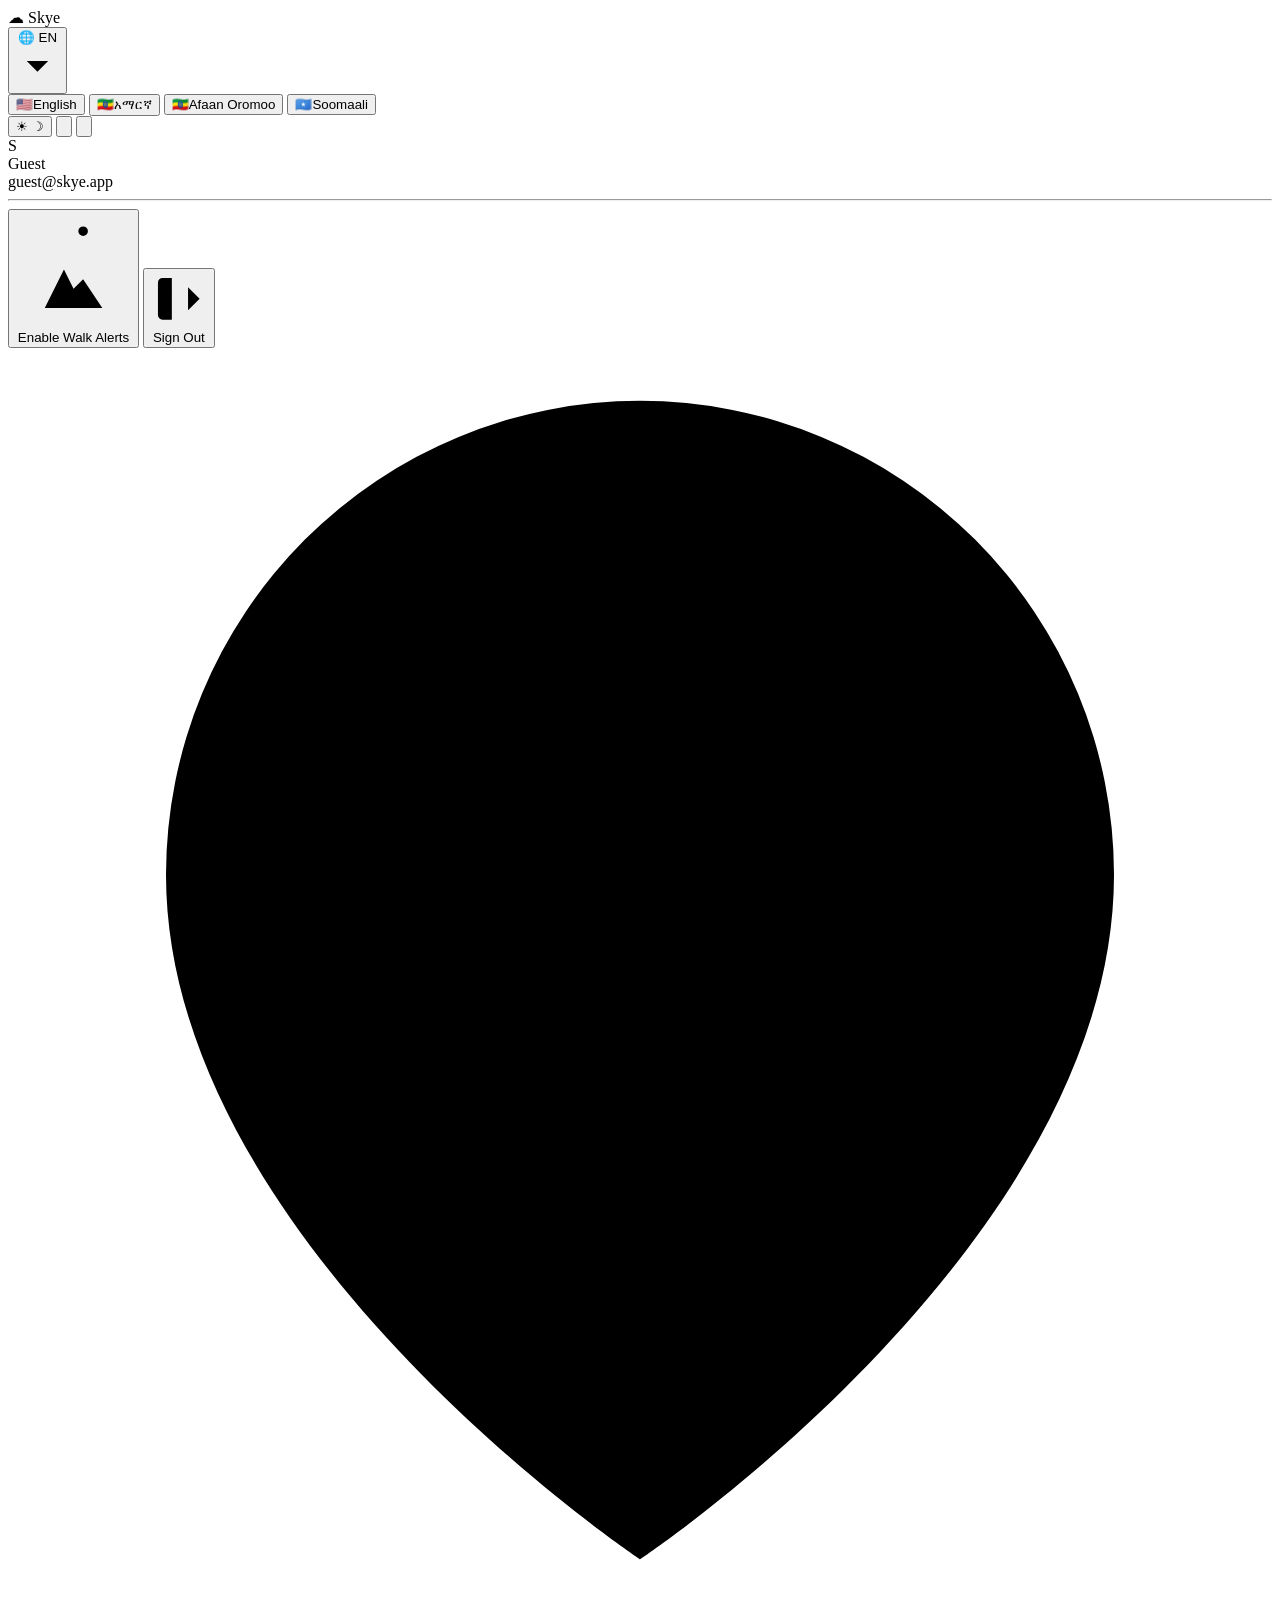
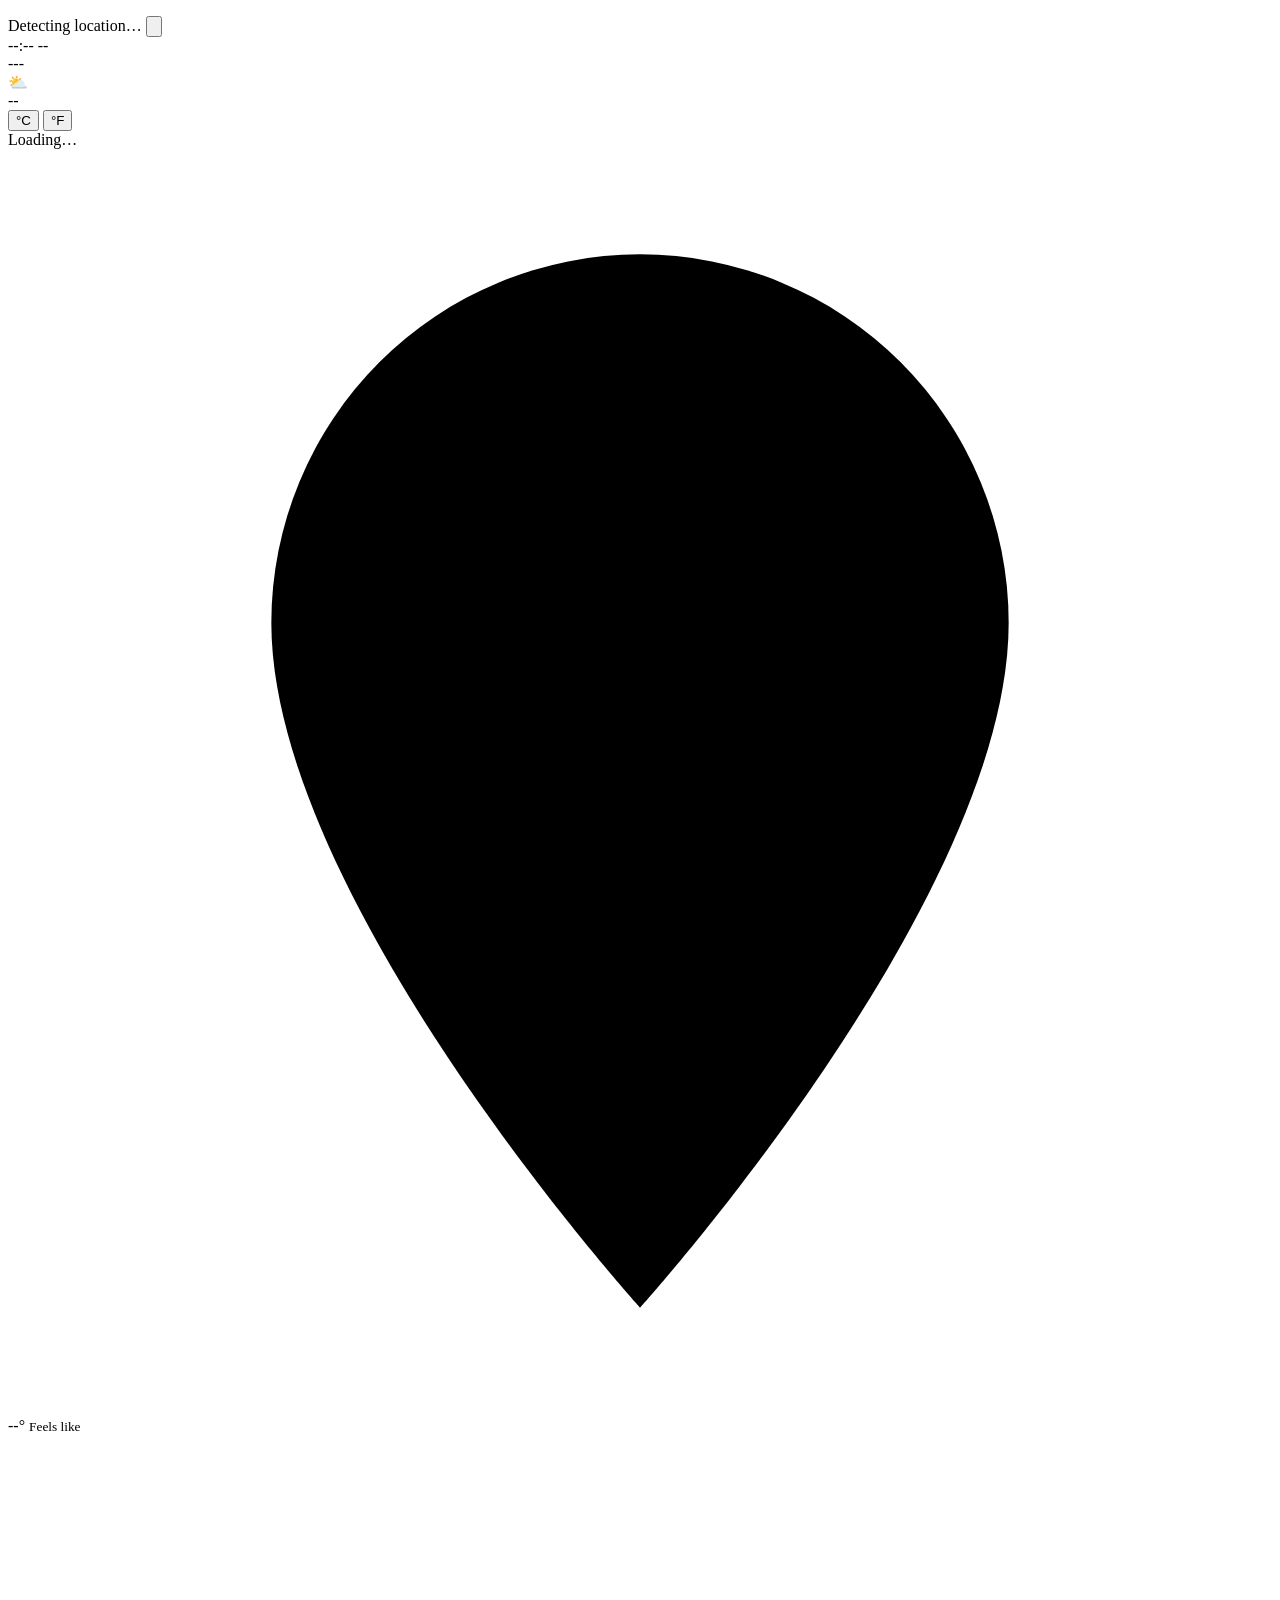
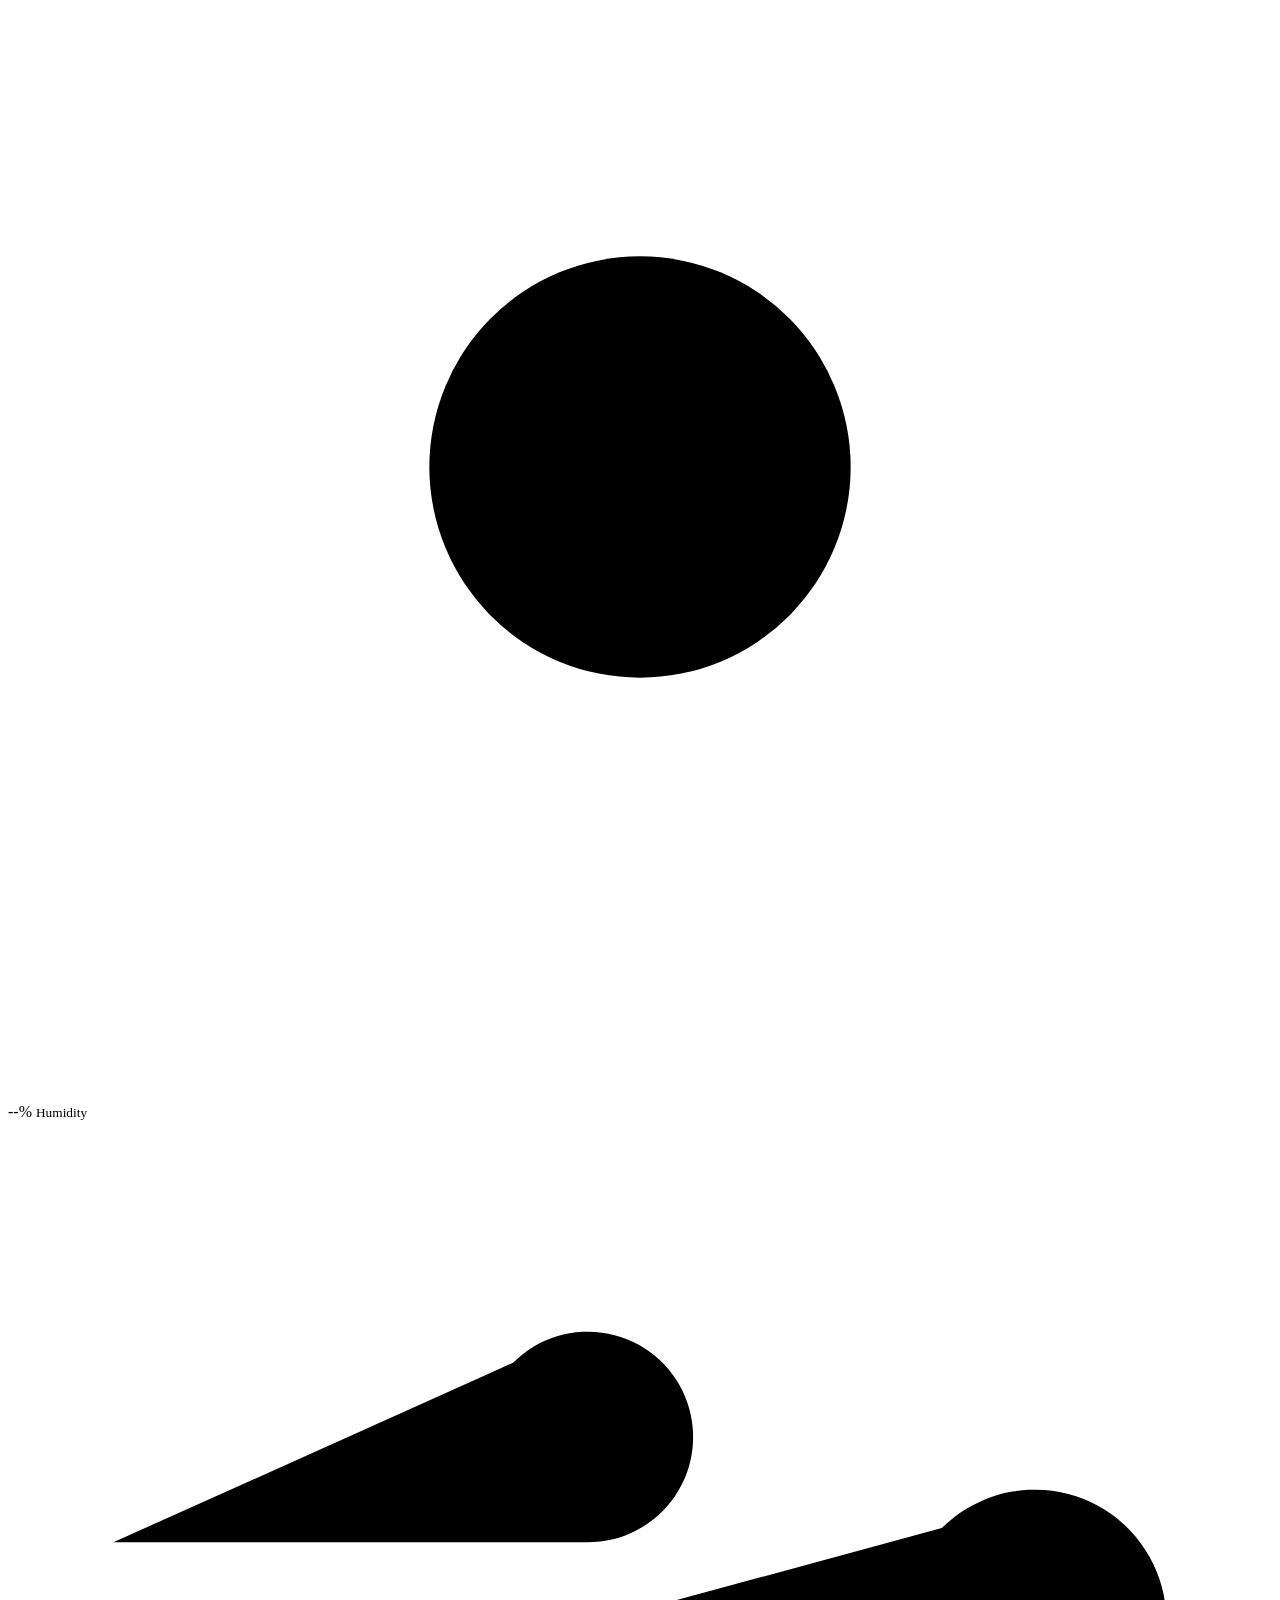
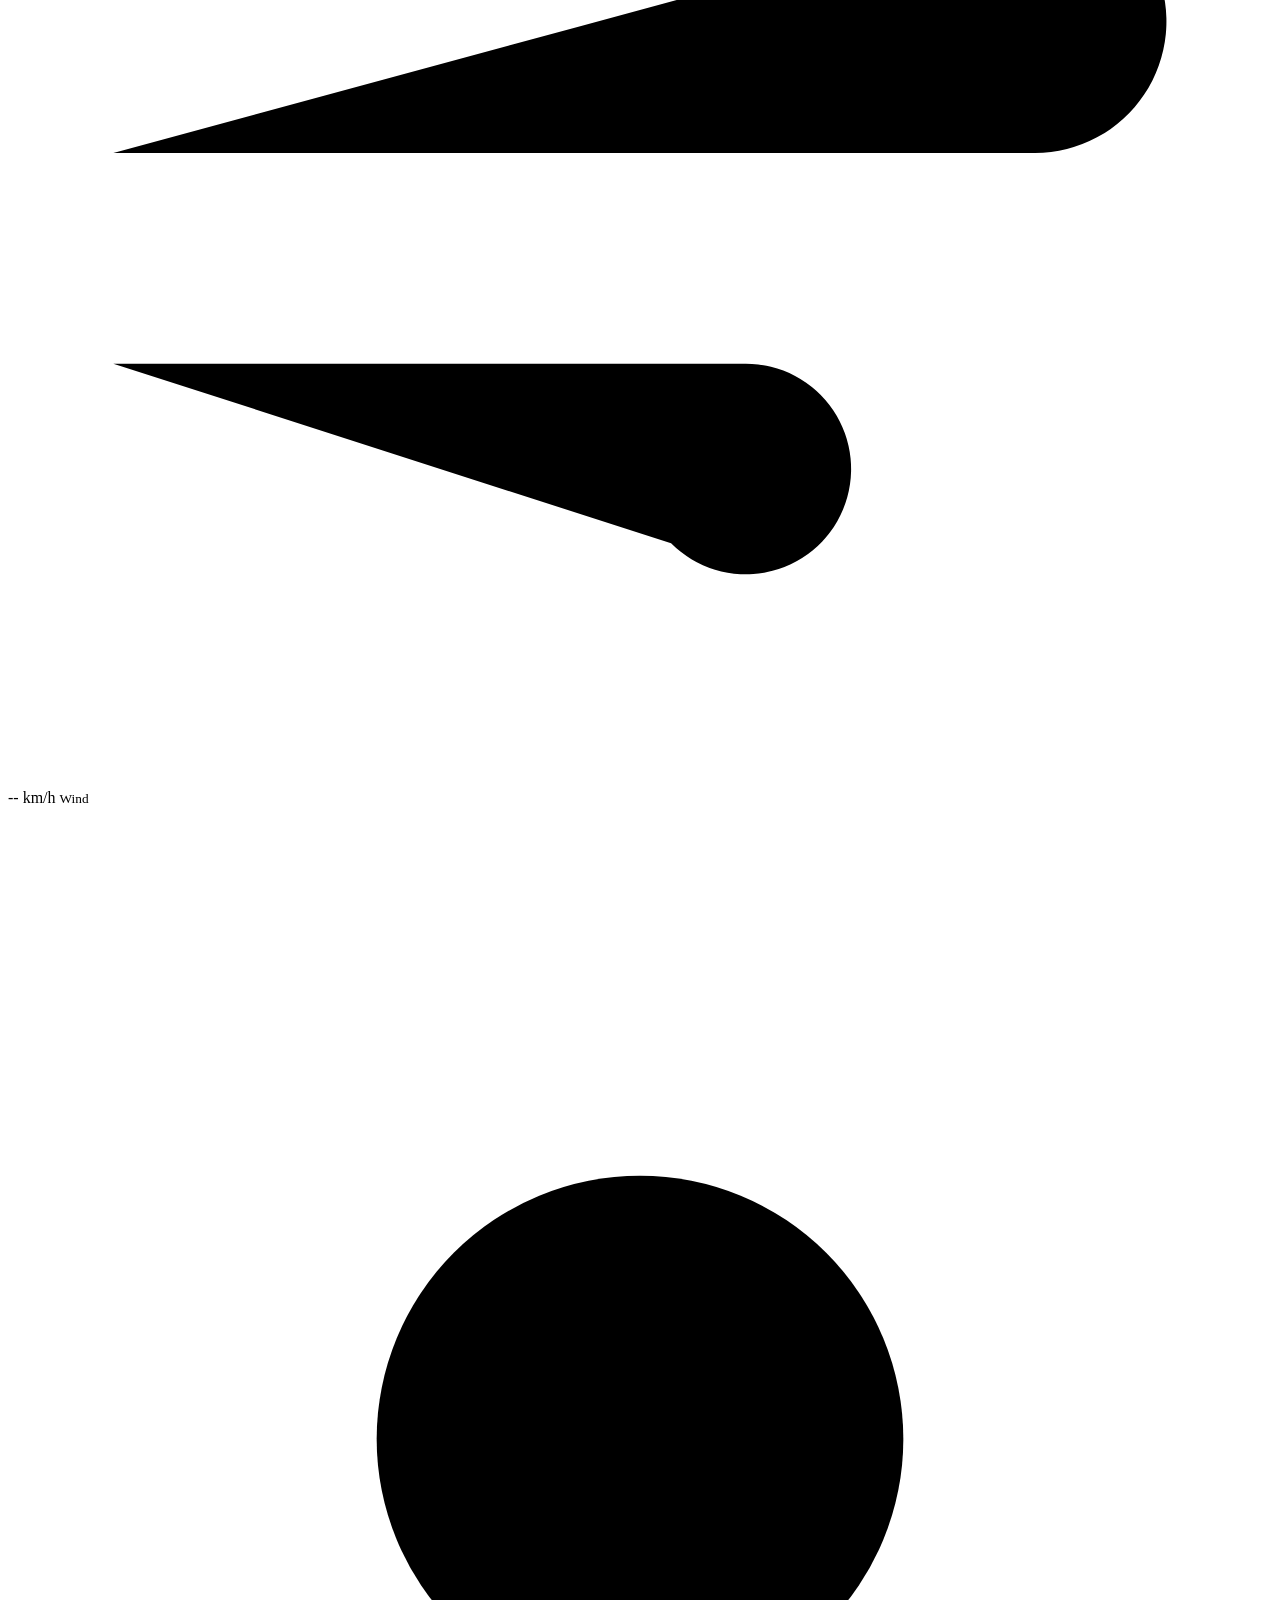
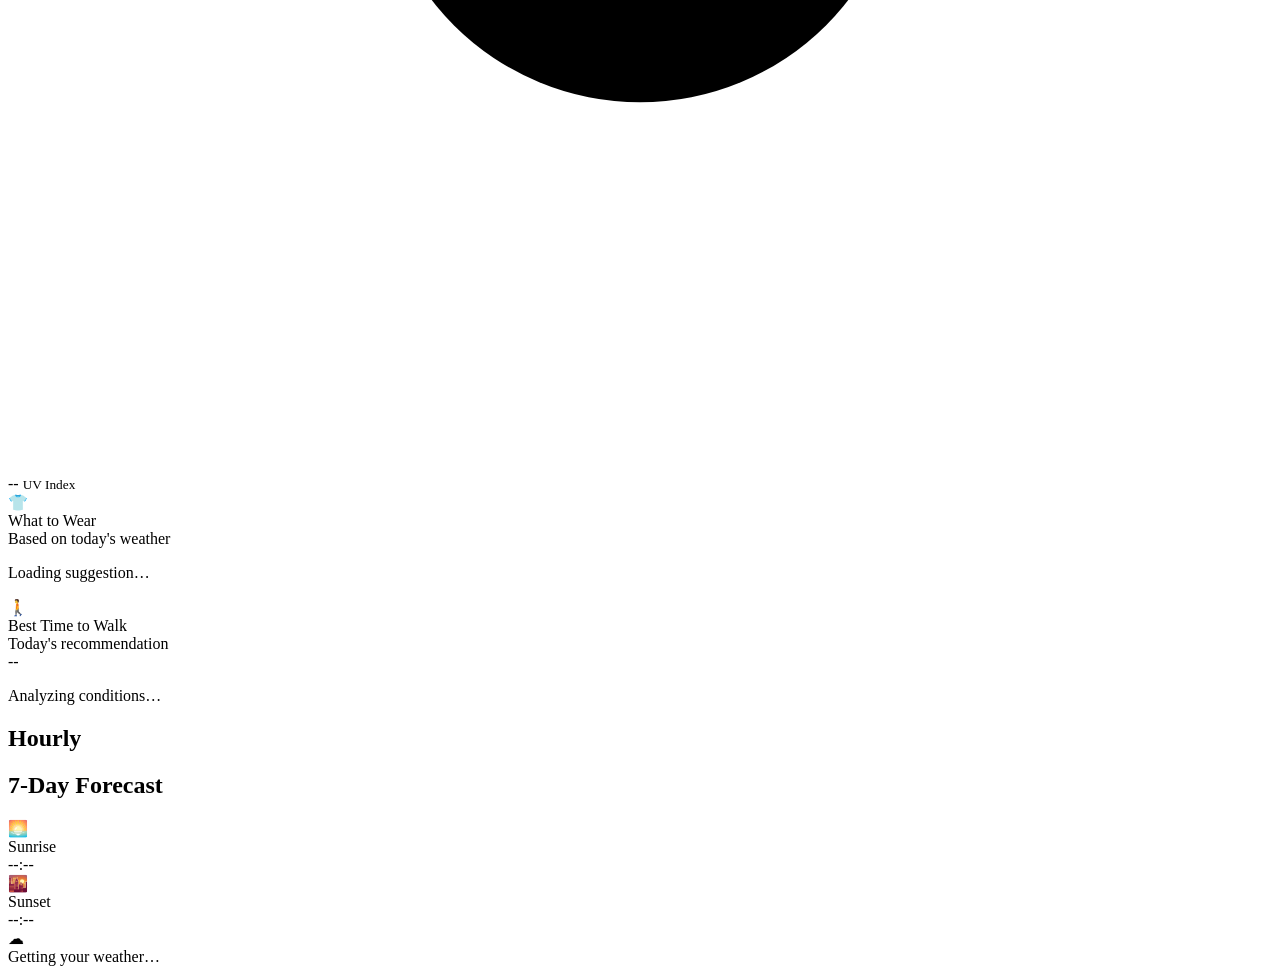
==== dashboard.html @ 5c788778 "feat: weather dashboard layout with city search, forecast, outfit & walk cards" ====
<!DOCTYPE html>
<html lang="en" data-theme="dark">
<head>
  <meta charset="UTF-8" />
  <meta name="viewport" content="width=device-width, initial-scale=1.0, viewport-fit=cover" />
  <meta name="mobile-web-app-capable" content="yes" />
  <meta name="apple-mobile-web-app-capable" content="yes" />
  <meta name="apple-mobile-web-app-status-bar-style" content="black-translucent" />
  <meta name="theme-color" content="#0a0a0f" />
  <title>Skye — Dashboard</title>
  <link rel="manifest" href="manifest.json" />
  <link rel="preconnect" href="https://fonts.googleapis.com" />
  <link rel="preconnect" href="https://fonts.gstatic.com" crossorigin />
  <link href="https://fonts.googleapis.com/css2?family=Cormorant+Garamond:ital,wght@0,300;0,400;0,600;1,300;1,400&family=Outfit:wght@200;300;400;500&display=swap" rel="stylesheet" />
  <link rel="stylesheet" href="dashboard.css" />
</head>
<body>

  <!-- Dynamic weather background -->
  <div class="weather-bg" id="weatherBg"></div>
  <div class="weather-overlay" id="weatherOverlay"></div>

  <!-- Top Nav -->
  <header class="dash-header">
    <div class="dash-logo">
      <span>☁</span>
      <span class="logo-text">Skye</span>
    </div>
    <div class="dash-controls">
      <!-- Language -->
      <div class="lang-selector" id="langSelector">
        <button class="lang-btn" id="langBtn" aria-label="Language">
          <span id="langFlag">🌐</span>
          <span id="langLabel">EN</span>
          <svg class="chevron" viewBox="0 0 24 24"><path d="M6 9l6 6 6-6"/></svg>
        </button>
        <div class="lang-dropdown" id="langDropdown">
          <button class="lang-option active" data-lang="en"><span>🇺🇸</span><span>English</span></button>
          <button class="lang-option" data-lang="am"><span>🇪🇹</span><span>አማርኛ</span></button>
          <button class="lang-option" data-lang="om"><span>🇪🇹</span><span>Afaan Oromoo</span></button>
          <button class="lang-option" data-lang="so"><span>🇸🇴</span><span>Soomaali</span></button>
        </div>
      </div>
      <!-- Theme -->
      <button class="theme-toggle" id="themeToggle" aria-label="Toggle theme">
        <span class="theme-icon sun">☀</span>
        <span class="theme-icon moon">☽</span>
        <div class="toggle-thumb"></div>
      </button>
      <!-- Notifications -->
      <button class="icon-btn" id="notifBtn" aria-label="Notifications">
        <svg viewBox="0 0 24 24"><path d="M18 8A6 6 0 0 0 6 8c0 7-3 9-3 9h18s-3-2-3-9M13.73 21a2 2 0 0 1-3.46 0"/></svg>
        <span class="notif-dot" id="notifDot"></span>
      </button>
      <!-- User / Logout -->
      <button class="icon-btn" id="userBtn" aria-label="User menu">
        <svg viewBox="0 0 24 24"><path d="M20 21v-2a4 4 0 0 0-4-4H8a4 4 0 0 0-4 4v2M12 11a4 4 0 1 0 0-8 4 4 0 0 0 0 8z"/></svg>
      </button>
    </div>
  </header>

  <!-- User menu dropdown -->
  <div class="user-menu" id="userMenu">
    <div class="user-info">
      <div class="user-avatar" id="userAvatar">S</div>
      <div>
        <div class="user-name" id="userNameDisplay">Guest</div>
        <div class="user-email" id="userEmailDisplay">guest@skye.app</div>
      </div>
    </div>
    <hr class="menu-divider" />
    <button class="menu-item" id="walkToggleBtn">
      <svg viewBox="0 0 24 24"><path d="M13 4a1 1 0 1 0 2 0 1 1 0 0 0-2 0M6 20l4-8 2 4 2-2 4 6"/></svg>
      <span id="walkToggleText">Enable Walk Alerts</span>
    </button>
    <button class="menu-item danger" id="logoutBtn">
      <svg viewBox="0 0 24 24"><path d="M9 21H5a2 2 0 0 1-2-2V5a2 2 0 0 1 2-2h4M16 17l5-5-5-5M21 12H9"/></svg>
      <span id="logoutText">Sign Out</span>
    </button>
  </div>

  <!-- Main Dashboard -->
  <main class="dash-main" id="dashMain">

    <!-- Location + Time -->
    <section class="location-section">
      <div class="location-row">
        <svg class="loc-icon" viewBox="0 0 24 24"><path d="M21 10c0 7-9 13-9 13s-9-6-9-13a9 9 0 0 1 18 0z"/><circle cx="12" cy="10" r="3"/></svg>
        <span class="location-name" id="locationName">Detecting location…</span>
        <button class="refresh-btn" id="refreshBtn" aria-label="Refresh">
          <svg viewBox="0 0 24 24"><path d="M23 4v6h-6M1 20v-6h6M3.51 9a9 9 0 0 1 14.85-3.36L23 10M1 14l4.64 4.36A9 9 0 0 0 20.49 15"/></svg>
        </button>
      </div>
      <div class="local-time" id="localTime">--:-- --</div>
      <div class="local-date" id="localDate">---</div>
    </section>

    <!-- Main Weather Card -->
    <section class="main-weather-card">
      <div class="weather-icon-big" id="weatherIconBig">⛅</div>
      <div class="temp-display">
        <span class="temp-value" id="tempValue">--</span>
        <div class="temp-unit-toggle">
          <button class="unit-btn active" id="btnC" data-unit="C">°C</button>
          <button class="unit-btn" id="btnF" data-unit="F">°F</button>
        </div>
      </div>
      <div class="weather-desc" id="weatherDesc">Loading…</div>
      <div class="weather-meta">
        <div class="meta-item">
          <svg viewBox="0 0 24 24"><path d="M12 2a7 7 0 0 1 7 7c0 5.25-7 13-7 13S5 14.25 5 9a7 7 0 0 1 7-7z"/></svg>
          <span id="feelsLike">--°</span>
          <small id="feelsLikeLabel">Feels like</small>
        </div>
        <div class="meta-item">
          <svg viewBox="0 0 24 24"><path d="M12 2v20M2 12h20"/><circle cx="12" cy="12" r="4"/></svg>
          <span id="humidity">--%</span>
          <small id="humidityLabel">Humidity</small>
        </div>
        <div class="meta-item">
          <svg viewBox="0 0 24 24"><path d="M9.59 4.59A2 2 0 1 1 11 8H2m10.59 11.41A2 2 0 1 0 14 16H2m15.73-8.27A2.5 2.5 0 1 1 19.5 12H2"/></svg>
          <span id="windSpeed">-- km/h</span>
          <small id="windLabel">Wind</small>
        </div>
        <div class="meta-item">
          <svg viewBox="0 0 24 24"><circle cx="12" cy="12" r="5"/><path d="M12 1v2M12 21v2M4.22 4.22l1.42 1.42M18.36 18.36l1.42 1.42M1 12h2M21 12h2M4.22 19.78l1.42-1.42M18.36 5.64l1.42-1.42"/></svg>
          <span id="uvIndex">--</span>
          <small id="uvLabel">UV Index</small>
        </div>
      </div>
    </section>

    <!-- Outfit Suggestion -->
    <section class="outfit-card" id="outfitCard">
      <div class="outfit-header">
        <span class="outfit-emoji" id="outfitEmoji">👕</span>
        <div>
          <div class="outfit-title" id="outfitTitle">What to Wear</div>
          <div class="outfit-subtitle" id="outfitSubtitle">Based on today's weather</div>
        </div>
      </div>
      <p class="outfit-text" id="outfitText">Loading suggestion…</p>
      <div class="outfit-tags" id="outfitTags"></div>
    </section>

    <!-- Walk Suggestion -->
    <section class="walk-card" id="walkCard">
      <div class="walk-header">
        <span class="walk-emoji">🚶</span>
        <div>
          <div class="walk-title" id="walkTitle">Best Time to Walk</div>
          <div class="walk-subtitle" id="walkSubtitle">Today's recommendation</div>
        </div>
        <div class="walk-score" id="walkScore">--</div>
      </div>
      <p class="walk-text" id="walkText">Analyzing conditions…</p>
    </section>

    <!-- Hourly Forecast -->
    <section class="forecast-section">
      <h2 class="section-title" id="hourlyTitle">Hourly</h2>
      <div class="hourly-scroll" id="hourlyScroll"></div>
    </section>

    <!-- 7-Day Forecast -->
    <section class="forecast-section">
      <h2 class="section-title" id="weeklyTitle">7-Day Forecast</h2>
      <div class="weekly-list" id="weeklyList"></div>
    </section>

    <!-- Sun Times -->
    <section class="sun-card">
      <div class="sun-item">
        <span>🌅</span>
        <div>
          <div class="sun-label" id="sunriseLabel">Sunrise</div>
          <div class="sun-time" id="sunriseTime">--:--</div>
        </div>
      </div>
      <div class="sun-arc">
        <div class="sun-progress" id="sunProgress"></div>
      </div>
      <div class="sun-item">
        <span>🌇</span>
        <div>
          <div class="sun-label" id="sunsetLabel">Sunset</div>
          <div class="sun-time" id="sunsetTime">--:--</div>
        </div>
      </div>
    </section>

  </main>

  <!-- Loading Overlay -->
  <div class="loading-screen" id="loadingScreen">
    <div class="loading-icon">☁</div>
    <div class="loading-text" id="loadingText">Getting your weather…</div>
  </div>

  <script src="dashboard.js"></script>
</body>
</html>
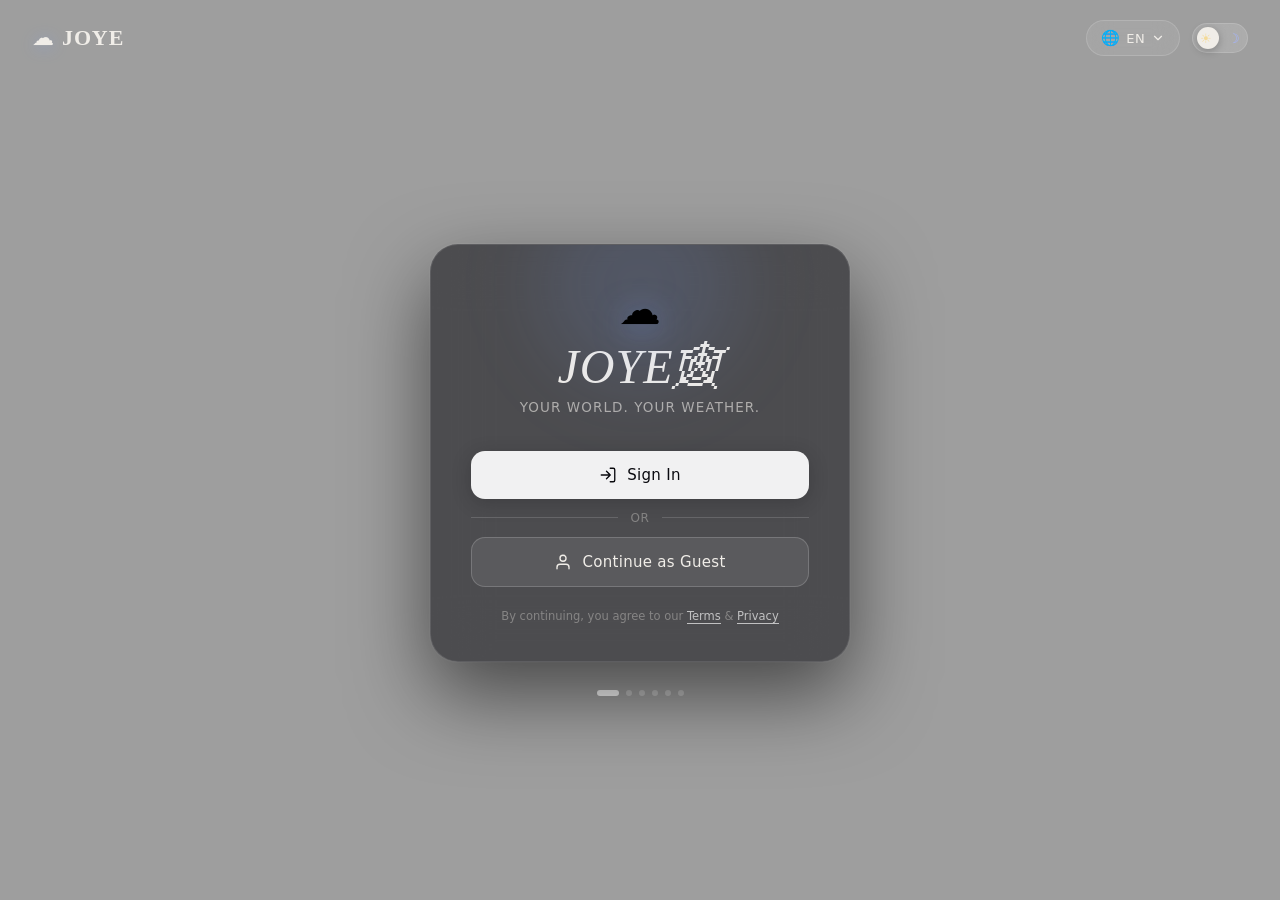
==== commit 2e03a2a7: "The body of my labor actually�" ====
--- a/dashboard.html
+++ b/dashboard.html
@@ -7,31 +7,22 @@
   <meta name="apple-mobile-web-app-capable" content="yes" />
   <meta name="apple-mobile-web-app-status-bar-style" content="black-translucent" />
   <meta name="theme-color" content="#0a0a0f" />
-  <title>Skye — Dashboard</title>
+  <title>JOYE — Dashboard</title>
   <link rel="manifest" href="manifest.json" />
   <link rel="preconnect" href="https://fonts.googleapis.com" />
   <link rel="preconnect" href="https://fonts.gstatic.com" crossorigin />
   <link href="https://fonts.googleapis.com/css2?family=Cormorant+Garamond:ital,wght@0,300;0,400;0,600;1,300;1,400&family=Outfit:wght@200;300;400;500&display=swap" rel="stylesheet" />
-  <link rel="stylesheet" href="dashboard.css" />
+  <link rel="stylesheet" href="css/dashboard.css" />
 </head>
 <body>
-
-  <!-- Dynamic weather background -->
   <div class="weather-bg" id="weatherBg"></div>
-  <div class="weather-overlay" id="weatherOverlay"></div>
-
-  <!-- Top Nav -->
+  <div class="weather-overlay"></div>
   <header class="dash-header">
-    <div class="dash-logo">
-      <span>☁</span>
-      <span class="logo-text">Skye</span>
-    </div>
+    <div class="dash-logo"><span>☁</span><span class="logo-text">JOYE</span></div>
     <div class="dash-controls">
-      <!-- Language -->
       <div class="lang-selector" id="langSelector">
-        <button class="lang-btn" id="langBtn" aria-label="Language">
-          <span id="langFlag">🌐</span>
-          <span id="langLabel">EN</span>
+        <button class="lang-btn" id="langBtn">
+          <span id="langFlag">🌐</span><span id="langLabel">EN</span>
           <svg class="chevron" viewBox="0 0 24 24"><path d="M6 9l6 6 6-6"/></svg>
         </button>
         <div class="lang-dropdown" id="langDropdown">
@@ -41,31 +32,26 @@
           <button class="lang-option" data-lang="so"><span>🇸🇴</span><span>Soomaali</span></button>
         </div>
       </div>
-      <!-- Theme -->
-      <button class="theme-toggle" id="themeToggle" aria-label="Toggle theme">
-        <span class="theme-icon sun">☀</span>
-        <span class="theme-icon moon">☽</span>
+      <button class="theme-toggle" id="themeToggle">
+        <span class="theme-icon sun">☀</span><span class="theme-icon moon">☽</span>
         <div class="toggle-thumb"></div>
       </button>
-      <!-- Notifications -->
-      <button class="icon-btn" id="notifBtn" aria-label="Notifications">
+      <button class="icon-btn" id="notifBtn">
         <svg viewBox="0 0 24 24"><path d="M18 8A6 6 0 0 0 6 8c0 7-3 9-3 9h18s-3-2-3-9M13.73 21a2 2 0 0 1-3.46 0"/></svg>
         <span class="notif-dot" id="notifDot"></span>
       </button>
-      <!-- User / Logout -->
-      <button class="icon-btn" id="userBtn" aria-label="User menu">
+      <button class="icon-btn" id="userBtn">
         <svg viewBox="0 0 24 24"><path d="M20 21v-2a4 4 0 0 0-4-4H8a4 4 0 0 0-4 4v2M12 11a4 4 0 1 0 0-8 4 4 0 0 0 0 8z"/></svg>
       </button>
     </div>
   </header>
 
-  <!-- User menu dropdown -->
   <div class="user-menu" id="userMenu">
     <div class="user-info">
-      <div class="user-avatar" id="userAvatar">S</div>
+      <div class="user-avatar" id="userAvatar">G</div>
       <div>
         <div class="user-name" id="userNameDisplay">Guest</div>
-        <div class="user-email" id="userEmailDisplay">guest@skye.app</div>
+        <div class="user-email" id="userEmailDisplay">guest@joye.app</div>
       </div>
     </div>
     <hr class="menu-divider" />
@@ -79,15 +65,97 @@
     </button>
   </div>
 
-  <!-- Main Dashboard -->
+  <!-- Country Modal -->
+  <div class="cmodal-backdrop" id="cmodalBackdrop">
+    <div class="cmodal" id="cmodal">
+      <button class="cmodal-close" id="cmodalClose">
+        <svg viewBox="0 0 24 24"><path d="M18 6L6 18M6 6l12 12"/></svg>
+      </button>
+      <div id="cmodalInner"></div>
+    </div>
+  </div>
+
+  <!-- Notification Panel -->
+  <div class="notif-panel" id="notifPanel">
+    <div class="notif-panel-header">
+      <span class="notif-panel-title">🔔 Notifications</span>
+      <button class="notif-panel-clear" id="notifClear">Clear all</button>
+    </div>
+    <div class="notif-list" id="notifList">
+      <div class="notif-empty">No notifications yet. Enable walk alerts to get notified!</div>
+    </div>
+  </div>
+  </div>
+
+  <!-- AI Chatbot FAB -->
+  <button class="chat-fab" id="chatFab" aria-label="Open AI assistant">
+    <span>🤖</span>
+    <span class="chat-fab-dot"></span>
+  </button>
+
+  <!-- AI Chatbot Panel -->
+  <div class="chat-panel" id="chatPanel">
+    <div class="chat-panel-header">
+      <div class="chat-panel-info">
+        <span class="chat-panel-avatar">🤖</span>
+        <div>
+          <div class="chat-panel-name">Joye AI</div>
+          <div class="chat-panel-status">● Online — always here</div>
+        </div>
+      </div>
+      <button class="chat-panel-close" id="chatPanelClose">
+        <svg viewBox="0 0 24 24"><path d="M18 6L6 18M6 6l12 12"/></svg>
+      </button>
+    </div>
+    <div class="chat-messages" id="chatMessages">
+      <div class="chat-msg bot">
+        <span class="chat-msg-avatar">🤖</span>
+        <div class="chat-bubble">Hey! I'm Joye AI 👋 Ask me anything — weather, how to use the app, country info, forecasts. I got you!</div>
+      </div>
+    </div>
+    <div class="chat-chips" id="chatChips">
+      <button class="chat-chip">How do I search a country?</button>
+      <button class="chat-chip">What's the weather now?</button>
+      <button class="chat-chip">What does UV index mean?</button>
+      <button class="chat-chip">How do walk alerts work?</button>
+    </div>
+    <div class="chat-input-row">
+      <input class="chat-input" id="chatInput" type="text" placeholder="Ask me anything…" autocomplete="off" />
+      <button class="chat-send" id="chatSend">
+        <svg viewBox="0 0 24 24"><path d="M22 2L11 13M22 2L15 22l-4-9-9-4 20-7z"/></svg>
+      </button>
+    </div>
+  </div>
+
   <main class="dash-main" id="dashMain">
 
-    <!-- Location + Time -->
+    <!-- Country Explorer -->
+    <section class="explore-section">
+      <div class="explore-label">🌍 Explore Any Country</div>
+      <div class="explore-wrap" id="exploreWrap">
+        <svg class="explore-icon" viewBox="0 0 24 24"><circle cx="11" cy="11" r="8"/><path d="M21 21l-4.35-4.35"/></svg>
+        <input class="explore-input" id="exploreInput" type="text" placeholder="Search country… e.g. Japan, Brazil, Ethiopia" autocomplete="off" />
+        <button class="explore-clear" id="exploreClear" style="display:none">
+          <svg viewBox="0 0 24 24"><path d="M18 6L6 18M6 6l12 12"/></svg>
+        </button>
+      </div>
+      <div class="explore-results" id="exploreResults"></div>
+    </section>
+
+    <!-- Location + City Search -->
     <section class="location-section">
+      <div class="search-wrap" id="citySearchWrap">
+        <svg class="search-icon" viewBox="0 0 24 24"><circle cx="11" cy="11" r="8"/><path d="M21 21l-4.35-4.35"/></svg>
+        <input class="search-input" id="citySearch" type="text" placeholder="Search city…" autocomplete="off" />
+        <button class="search-clear" id="searchClear" style="display:none">
+          <svg viewBox="0 0 24 24"><path d="M18 6L6 18M6 6l12 12"/></svg>
+        </button>
+      </div>
+      <div class="search-results" id="searchResults"></div>
       <div class="location-row">
         <svg class="loc-icon" viewBox="0 0 24 24"><path d="M21 10c0 7-9 13-9 13s-9-6-9-13a9 9 0 0 1 18 0z"/><circle cx="12" cy="10" r="3"/></svg>
         <span class="location-name" id="locationName">Detecting location…</span>
-        <button class="refresh-btn" id="refreshBtn" aria-label="Refresh">
+        <button class="refresh-btn" id="refreshBtn">
           <svg viewBox="0 0 24 24"><path d="M23 4v6h-6M1 20v-6h6M3.51 9a9 9 0 0 1 14.85-3.36L23 10M1 14l4.64 4.36A9 9 0 0 0 20.49 15"/></svg>
         </button>
       </div>
@@ -101,37 +169,33 @@
       <div class="temp-display">
         <span class="temp-value" id="tempValue">--</span>
         <div class="temp-unit-toggle">
-          <button class="unit-btn active" id="btnC" data-unit="C">°C</button>
-          <button class="unit-btn" id="btnF" data-unit="F">°F</button>
+          <button class="unit-btn active" id="btnC">°C</button>
+          <button class="unit-btn" id="btnF">°F</button>
         </div>
       </div>
       <div class="weather-desc" id="weatherDesc">Loading…</div>
       <div class="weather-meta">
         <div class="meta-item">
           <svg viewBox="0 0 24 24"><path d="M12 2a7 7 0 0 1 7 7c0 5.25-7 13-7 13S5 14.25 5 9a7 7 0 0 1 7-7z"/></svg>
-          <span id="feelsLike">--°</span>
-          <small id="feelsLikeLabel">Feels like</small>
+          <span id="feelsLike">--°</span><small id="feelsLikeLabel">Feels like</small>
         </div>
         <div class="meta-item">
           <svg viewBox="0 0 24 24"><path d="M12 2v20M2 12h20"/><circle cx="12" cy="12" r="4"/></svg>
-          <span id="humidity">--%</span>
-          <small id="humidityLabel">Humidity</small>
+          <span id="humidity">--%</span><small id="humidityLabel">Humidity</small>
         </div>
         <div class="meta-item">
           <svg viewBox="0 0 24 24"><path d="M9.59 4.59A2 2 0 1 1 11 8H2m10.59 11.41A2 2 0 1 0 14 16H2m15.73-8.27A2.5 2.5 0 1 1 19.5 12H2"/></svg>
-          <span id="windSpeed">-- km/h</span>
-          <small id="windLabel">Wind</small>
+          <span id="windSpeed">-- km/h</span><small id="windLabel">Wind</small>
         </div>
         <div class="meta-item">
           <svg viewBox="0 0 24 24"><circle cx="12" cy="12" r="5"/><path d="M12 1v2M12 21v2M4.22 4.22l1.42 1.42M18.36 18.36l1.42 1.42M1 12h2M21 12h2M4.22 19.78l1.42-1.42M18.36 5.64l1.42-1.42"/></svg>
-          <span id="uvIndex">--</span>
-          <small id="uvLabel">UV Index</small>
-        </div>
-      </div>
-    </section>
-
-    <!-- Outfit Suggestion -->
-    <section class="outfit-card" id="outfitCard">
+          <span id="uvIndex">--</span><small id="uvLabel">UV Index</small>
+        </div>
+      </div>
+    </section>
+
+    <!-- Outfit -->
+    <section class="outfit-card">
       <div class="outfit-header">
         <span class="outfit-emoji" id="outfitEmoji">👕</span>
         <div>
@@ -143,8 +207,8 @@
       <div class="outfit-tags" id="outfitTags"></div>
     </section>
 
-    <!-- Walk Suggestion -->
-    <section class="walk-card" id="walkCard">
+    <!-- Walk -->
+    <section class="walk-card">
       <div class="walk-header">
         <span class="walk-emoji">🚶</span>
         <div>
@@ -156,19 +220,19 @@
       <p class="walk-text" id="walkText">Analyzing conditions…</p>
     </section>
 
-    <!-- Hourly Forecast -->
+    <!-- Hourly -->
     <section class="forecast-section">
       <h2 class="section-title" id="hourlyTitle">Hourly</h2>
       <div class="hourly-scroll" id="hourlyScroll"></div>
     </section>
 
-    <!-- 7-Day Forecast -->
+    <!-- 7-Day -->
     <section class="forecast-section">
       <h2 class="section-title" id="weeklyTitle">7-Day Forecast</h2>
       <div class="weekly-list" id="weeklyList"></div>
     </section>
 
-    <!-- Sun Times -->
+    <!-- Sun -->
     <section class="sun-card">
       <div class="sun-item">
         <span>🌅</span>
@@ -177,9 +241,7 @@
           <div class="sun-time" id="sunriseTime">--:--</div>
         </div>
       </div>
-      <div class="sun-arc">
-        <div class="sun-progress" id="sunProgress"></div>
-      </div>
+      <div class="sun-arc"><div class="sun-progress" id="sunProgress"></div></div>
       <div class="sun-item">
         <span>🌇</span>
         <div>
@@ -191,12 +253,11 @@
 
   </main>
 
-  <!-- Loading Overlay -->
   <div class="loading-screen" id="loadingScreen">
     <div class="loading-icon">☁</div>
     <div class="loading-text" id="loadingText">Getting your weather…</div>
   </div>
 
-  <script src="dashboard.js"></script>
+  <script src="js/dashboard.js"></script>
 </body>
 </html>
--- a/css/dashboard.css
+++ b/css/dashboard.css
@@ -0,0 +1,355 @@
+/* ===== RESET ===== */
+*,*::before,*::after{box-sizing:border-box;margin:0;padding:0}
+
+:root {
+  --font-display:'Cormorant Garamond',Georgia,serif;
+  --font-body:'Outfit',system-ui,sans-serif;
+  --card-bg:rgba(10,10,15,0.55);
+  --card-border:rgba(255,255,255,0.10);
+  --card-shadow:0 8px 32px rgba(0,0,0,0.4);
+  --text-primary:#f0ede8;
+  --text-secondary:rgba(240,237,232,0.65);
+  --text-muted:rgba(240,237,232,0.38);
+  --btn-primary-bg:rgba(255,255,255,0.92);
+  --btn-primary-text:#0a0a0f;
+  --btn-ghost-bg:rgba(255,255,255,0.08);
+  --btn-ghost-border:rgba(255,255,255,0.15);
+  --btn-ghost-hover:rgba(255,255,255,0.13);
+  --lang-bg:rgba(255,255,255,0.08);
+  --lang-border:rgba(255,255,255,0.15);
+  --lang-text:#f0ede8;
+  --dropdown-bg:rgba(12,12,18,0.96);
+  --dropdown-border:rgba(255,255,255,0.12);
+  --dropdown-hover:rgba(255,255,255,0.08);
+  --toggle-bg:rgba(255,255,255,0.15);
+  --toggle-thumb:#f0ede8;
+  --accent:rgba(120,180,255,0.85);
+  --danger:#f87171;
+  --safe:#4ade80;
+}
+
+[data-theme="light"] {
+  --card-bg:rgba(255,255,255,0.78);
+  --card-border:rgba(0,0,0,0.08);
+  --card-shadow:0 8px 32px rgba(0,0,0,0.12);
+  --text-primary:#0f0f14;
+  --text-secondary:rgba(15,15,20,0.65);
+  --text-muted:rgba(15,15,20,0.40);
+  --btn-primary-bg:#0f0f14;
+  --btn-primary-text:#fff;
+  --btn-ghost-bg:rgba(0,0,0,0.05);
+  --btn-ghost-border:rgba(0,0,0,0.12);
+  --btn-ghost-hover:rgba(0,0,0,0.08);
+  --lang-bg:rgba(0,0,0,0.06);
+  --lang-border:rgba(0,0,0,0.12);
+  --lang-text:#0f0f14;
+  --dropdown-bg:rgba(250,250,252,0.98);
+  --dropdown-border:rgba(0,0,0,0.10);
+  --dropdown-hover:rgba(0,0,0,0.05);
+  --toggle-bg:rgba(0,0,0,0.12);
+  --toggle-thumb:#0f0f14;
+}
+
+html{width:100%;font-family:var(--font-body);font-weight:300;overflow-x:hidden}
+body{width:100%;min-height:100dvh;overflow-x:hidden;overflow-y:auto;background:#0a0a0f;font-family:var(--font-body);font-weight:300}
+
+/* ===== BACKGROUND ===== */
+.weather-bg{position:fixed;inset:0;z-index:0;background-size:cover;background-position:center;transition:background-image 1.5s ease}
+.weather-overlay{position:fixed;inset:0;z-index:1;background:rgba(0,0,0,0.42);backdrop-filter:blur(1px);transition:background 0.5s ease}
+[data-theme="light"] .weather-overlay{background:rgba(255,255,255,0.25)}
+
+/* ===== HEADER ===== */
+.dash-header{position:fixed;top:0;left:0;right:0;z-index:200;display:flex;align-items:center;justify-content:space-between;padding:16px 24px;padding-top:max(16px,env(safe-area-inset-top));background:var(--card-bg);border-bottom:1px solid var(--card-border);backdrop-filter:blur(20px)}
+.dash-logo{display:flex;align-items:center;gap:7px;color:var(--text-primary);font-family:var(--font-display);font-size:20px;font-weight:600}
+.dash-controls{display:flex;align-items:center;gap:8px}
+.icon-btn{width:36px;height:36px;background:var(--btn-ghost-bg);border:1px solid var(--btn-ghost-border);border-radius:50%;color:var(--text-primary);cursor:pointer;display:flex;align-items:center;justify-content:center;transition:all 0.2s ease;position:relative}
+.icon-btn:hover{background:var(--btn-ghost-hover)}
+.icon-btn svg{width:16px;height:16px;stroke:currentColor;stroke-width:1.8;fill:none;stroke-linecap:round;stroke-linejoin:round}
+.notif-dot{position:absolute;top:6px;right:6px;width:7px;height:7px;background:#f87171;border-radius:50%;display:none}
+.notif-dot.show{display:block}
+
+/* ===== LANG ===== */
+.lang-selector{position:relative}
+.lang-btn{display:flex;align-items:center;gap:5px;padding:7px 12px;background:var(--lang-bg);border:1px solid var(--lang-border);border-radius:100px;color:var(--lang-text);font-family:var(--font-body);font-size:12px;cursor:pointer;backdrop-filter:blur(12px);transition:all 0.2s ease}
+.lang-btn:hover{background:var(--btn-ghost-hover)}
+.chevron{width:12px;height:12px;stroke:currentColor;stroke-width:2;fill:none;stroke-linecap:round;stroke-linejoin:round;transition:transform 0.2s ease}
+.lang-selector.open .chevron{transform:rotate(180deg)}
+.lang-dropdown{position:absolute;top:calc(100% + 8px);right:0;min-width:160px;background:var(--dropdown-bg);border:1px solid var(--dropdown-border);border-radius:14px;overflow:hidden;backdrop-filter:blur(24px);box-shadow:0 16px 48px rgba(0,0,0,0.3);opacity:0;transform:translateY(-8px) scale(0.97);pointer-events:none;transition:all 0.2s cubic-bezier(0.4,0,0.2,1);z-index:300}
+.lang-selector.open .lang-dropdown{opacity:1;transform:translateY(0) scale(1);pointer-events:all}
+.lang-option{display:flex;align-items:center;gap:9px;width:100%;padding:10px 14px;background:none;border:none;color:var(--lang-text);font-family:var(--font-body);font-size:13px;font-weight:300;cursor:pointer;transition:background 0.15s ease}
+.lang-option:hover{background:var(--dropdown-hover)}
+.lang-option.active{font-weight:500}
+
+/* ===== THEME TOGGLE ===== */
+.theme-toggle{position:relative;width:52px;height:28px;background:var(--toggle-bg);border:1px solid var(--lang-border);border-radius:100px;cursor:pointer;backdrop-filter:blur(12px);transition:background 0.3s ease;display:flex;align-items:center;justify-content:space-between;padding:0 6px}
+.theme-icon{font-size:12px;line-height:1;transition:opacity 0.3s ease;z-index:1;position:relative}
+.theme-icon.sun{color:#fbbf24}
+.theme-icon.moon{color:#a5b4fc}
+[data-theme="dark"] .theme-icon.sun{opacity:0.4}
+[data-theme="dark"] .theme-icon.moon{opacity:1}
+[data-theme="light"] .theme-icon.sun{opacity:1}
+[data-theme="light"] .theme-icon.moon{opacity:0.4}
+.toggle-thumb{position:absolute;width:20px;height:20px;background:var(--toggle-thumb);border-radius:50%;top:50%;transform:translateY(-50%);transition:left 0.3s cubic-bezier(0.4,0,0.2,1);box-shadow:0 2px 6px rgba(0,0,0,0.25)}
+[data-theme="dark"] .toggle-thumb{left:4px}
+[data-theme="light"] .toggle-thumb{left:calc(100% - 24px)}
+
+/* ===== USER MENU ===== */
+.user-menu{position:fixed;top:68px;right:16px;min-width:220px;background:var(--dropdown-bg);border:1px solid var(--dropdown-border);border-radius:18px;overflow:hidden;backdrop-filter:blur(24px);box-shadow:0 16px 48px rgba(0,0,0,0.3);z-index:250;opacity:0;transform:translateY(-8px) scale(0.97);pointer-events:none;transition:all 0.2s cubic-bezier(0.4,0,0.2,1)}
+.user-menu.open{opacity:1;transform:translateY(0) scale(1);pointer-events:all}
+.user-info{display:flex;align-items:center;gap:12px;padding:16px}
+.user-avatar{width:38px;height:38px;background:var(--btn-primary-bg);color:var(--btn-primary-text);border-radius:50%;display:flex;align-items:center;justify-content:center;font-size:15px;font-weight:600;flex-shrink:0}
+.user-name{font-size:14px;font-weight:500;color:var(--text-primary)}
+.user-email{font-size:11.5px;color:var(--text-muted)}
+.menu-divider{border:none;border-top:1px solid var(--card-border);margin:0}
+.menu-item{display:flex;align-items:center;gap:10px;width:100%;padding:12px 16px;background:none;border:none;color:var(--text-secondary);font-family:var(--font-body);font-size:13.5px;font-weight:300;cursor:pointer;transition:background 0.15s ease}
+.menu-item:hover{background:var(--dropdown-hover);color:var(--text-primary)}
+.menu-item.danger{color:var(--danger)}
+.menu-item.danger:hover{background:rgba(248,113,113,0.08)}
+.menu-item svg{width:15px;height:15px;stroke:currentColor;stroke-width:1.8;fill:none;stroke-linecap:round;stroke-linejoin:round;flex-shrink:0}
+
+/* ===== MAIN ===== */
+.dash-main{position:relative;z-index:10;width:100%;max-width:680px;margin:0 auto;padding:calc(72px + env(safe-area-inset-top)) 16px calc(100px + env(safe-area-inset-bottom));display:flex;flex-direction:column;gap:16px}
+
+/* ===== COUNTRY EXPLORER ===== */
+.explore-section{background:var(--card-bg);border:1px solid var(--card-border);border-radius:20px;padding:16px;backdrop-filter:blur(20px);position:relative}
+.explore-label{font-size:11px;font-weight:400;color:var(--text-muted);letter-spacing:0.08em;text-transform:uppercase;margin-bottom:10px}
+.explore-wrap{display:flex;align-items:center;background:var(--btn-ghost-bg);border:1px solid var(--card-border);border-radius:14px;transition:border-color 0.2s ease}
+.explore-wrap:focus-within{border-color:rgba(255,255,255,0.35)}
+[data-theme="light"] .explore-wrap:focus-within{border-color:rgba(0,0,0,0.3)}
+.explore-icon{width:16px;height:16px;stroke:var(--text-muted);stroke-width:2;fill:none;stroke-linecap:round;stroke-linejoin:round;flex-shrink:0;margin-left:14px}
+.explore-input{flex:1;padding:13px 12px;background:none;border:none;outline:none;color:var(--text-primary);font-family:var(--font-body);font-size:14px;font-weight:300}
+.explore-input::placeholder{color:var(--text-muted)}
+.explore-clear{background:none;border:none;cursor:pointer;color:var(--text-muted);padding:8px 12px;display:flex;align-items:center;transition:color 0.2s ease}
+.explore-clear:hover{color:var(--text-primary)}
+.explore-clear svg{width:14px;height:14px;stroke:currentColor;stroke-width:2;fill:none;stroke-linecap:round}
+.explore-results{position:absolute;top:calc(100% + 4px);left:0;right:0;background:var(--dropdown-bg);border:1px solid var(--dropdown-border);border-radius:16px;overflow:hidden;backdrop-filter:blur(24px);box-shadow:0 16px 48px rgba(0,0,0,0.35);z-index:400;max-height:260px;overflow-y:auto}
+.explore-results:empty{display:none}
+.explore-result-item{display:flex;align-items:center;gap:12px;width:100%;padding:12px 16px;background:none;border:none;color:var(--text-primary);font-family:var(--font-body);font-size:14px;font-weight:300;cursor:pointer;text-align:left;transition:background 0.15s ease}
+.explore-result-item:hover{background:var(--dropdown-hover)}
+.explore-flag{font-size:22px;flex-shrink:0}
+.explore-name{flex:1;font-weight:400}
+.explore-capital{font-size:12px;color:var(--text-muted)}
+.explore-loading{padding:14px 16px;font-size:13px;color:var(--text-muted);text-align:center}
+
+/* ===== COUNTRY MODAL ===== */
+.cmodal-backdrop{position:fixed;inset:0;z-index:600;background:rgba(0,0,0,0.8);backdrop-filter:blur(8px);display:flex;align-items:flex-start;justify-content:center;padding:70px 16px 40px;opacity:0;pointer-events:none;transition:opacity 0.3s ease;overflow-y:auto}
+.cmodal-backdrop.open{opacity:1;pointer-events:all}
+.cmodal{position:relative;width:100%;max-width:720px;background:var(--card-bg);border:1px solid var(--card-border);border-radius:28px;backdrop-filter:blur(32px) saturate(1.5);box-shadow:0 32px 80px rgba(0,0,0,0.6);transform:translateY(30px) scale(0.97);transition:transform 0.35s cubic-bezier(0.4,0,0.2,1);overflow:hidden}
+.cmodal-backdrop.open .cmodal{transform:translateY(0) scale(1)}
+.cmodal-close{position:absolute;top:14px;right:14px;z-index:10;width:36px;height:36px;background:rgba(0,0,0,0.5);border:1px solid rgba(255,255,255,0.2);border-radius:50%;cursor:pointer;display:flex;align-items:center;justify-content:center;color:#fff;transition:all 0.2s ease}
+.cmodal-close:hover{background:rgba(0,0,0,0.7)}
+.cmodal-close svg{width:14px;height:14px;stroke:currentColor;stroke-width:2;fill:none;stroke-linecap:round}
+
+/* Country hero */
+.c-hero{position:relative;height:240px;overflow:hidden}
+.c-hero img{width:100%;height:100%;object-fit:cover;display:block}
+.c-hero-overlay{position:absolute;inset:0;background:linear-gradient(to bottom,rgba(0,0,0,0.05) 0%,rgba(0,0,0,0.75) 100%)}
+.c-hero-info{position:absolute;bottom:20px;left:24px;right:60px}
+.c-hero-flag{font-size:40px;margin-bottom:6px}
+.c-hero-name{font-family:var(--font-display);font-size:34px;font-weight:300;color:#fff;line-height:1}
+.c-hero-region{font-size:13px;color:rgba(255,255,255,0.7);margin-top:4px}
+
+/* Country body */
+.c-body{padding:24px}
+.c-intro{font-size:14px;font-weight:300;color:var(--text-secondary);line-height:1.8;margin-bottom:20px;padding:16px;background:var(--btn-ghost-bg);border:1px solid var(--card-border);border-radius:14px}
+.c-stats{display:grid;grid-template-columns:repeat(2,1fr);gap:10px;margin-bottom:20px}
+@media(min-width:480px){.c-stats{grid-template-columns:repeat(4,1fr)}}
+.c-stat{background:var(--btn-ghost-bg);border:1px solid var(--card-border);border-radius:14px;padding:14px 10px;text-align:center}
+.c-stat-icon{font-size:20px;margin-bottom:6px}
+.c-stat-val{font-size:13px;font-weight:500;color:var(--text-primary)}
+.c-stat-lbl{font-size:10px;color:var(--text-muted);text-transform:uppercase;letter-spacing:0.06em;margin-top:2px}
+
+/* Country weather */
+.c-weather-box{background:var(--btn-ghost-bg);border:1px solid var(--card-border);border-radius:16px;padding:16px;margin-bottom:20px}
+.c-section-title{font-size:11px;font-weight:400;color:var(--text-muted);letter-spacing:0.08em;text-transform:uppercase;margin-bottom:14px}
+.c-weather-main{display:flex;align-items:center;gap:16px;margin-bottom:14px}
+.c-weather-icon{font-size:52px}
+.c-weather-temp{font-family:var(--font-display);font-size:52px;font-weight:300;color:var(--text-primary);line-height:1}
+.c-weather-desc{font-size:14px;color:var(--text-secondary);margin-top:4px}
+.c-weather-chips{display:grid;grid-template-columns:repeat(3,1fr);gap:8px}
+.c-chip{background:var(--card-bg);border:1px solid var(--card-border);border-radius:10px;padding:10px 8px;text-align:center}
+.c-chip-val{font-size:13px;font-weight:400;color:var(--text-primary)}
+.c-chip-lbl{font-size:10px;color:var(--text-muted);text-transform:uppercase;letter-spacing:0.05em}
+
+/* Country forecast */
+.c-forecast{display:flex;flex-direction:column;gap:6px;margin-top:14px}
+.c-forecast-row{display:flex;align-items:center;gap:10px;background:var(--card-bg);border:1px solid var(--card-border);border-radius:12px;padding:10px 14px}
+.c-forecast-day{font-size:13px;font-weight:400;color:var(--text-primary);flex:1}
+.c-forecast-icon{font-size:18px}
+.c-forecast-desc{font-size:11px;color:var(--text-muted);flex:1;text-align:center}
+.c-forecast-temps{font-size:13px;color:var(--text-primary);white-space:nowrap}
+.c-forecast-temps .lo{color:var(--text-muted)}
+
+/* Country photos */
+.c-photos-title{font-size:11px;font-weight:400;color:var(--text-muted);letter-spacing:0.08em;text-transform:uppercase;margin-bottom:12px}
+.c-photos-grid{display:grid;grid-template-columns:repeat(2,1fr);gap:8px;margin-bottom:8px}
+@media(min-width:480px){.c-photos-grid{grid-template-columns:repeat(3,1fr)}}
+.c-photo{aspect-ratio:4/3;border-radius:12px;overflow:hidden;cursor:pointer;position:relative}
+.c-photo img{width:100%;height:100%;object-fit:cover;transition:transform 0.4s ease;display:block}
+.c-photo:hover img{transform:scale(1.06)}
+.c-photo-cap{position:absolute;bottom:0;left:0;right:0;padding:8px 10px 6px;background:linear-gradient(transparent,rgba(0,0,0,0.65));font-size:10px;color:rgba(255,255,255,0.85);opacity:0;transition:opacity 0.2s ease}
+.c-photo:hover .c-photo-cap{opacity:1}
+
+/* Loading state */
+.c-loading{display:flex;flex-direction:column;align-items:center;justify-content:center;padding:60px 20px;gap:14px}
+.c-loading-icon{font-size:40px;animation:pulse 1.5s ease-in-out infinite}
+.c-loading-text{font-size:14px;color:var(--text-muted)}
+
+/* ===== CITY SEARCH ===== */
+.location-section{text-align:center;padding:8px 0 4px;position:relative}
+.search-wrap{position:relative;display:flex;align-items:center;margin-bottom:12px;background:var(--card-bg);border:1px solid var(--card-border);border-radius:16px;backdrop-filter:blur(20px);overflow:visible;transition:border-color 0.2s ease}
+.search-wrap:focus-within{border-color:rgba(255,255,255,0.35)}
+[data-theme="light"] .search-wrap:focus-within{border-color:rgba(0,0,0,0.3)}
+.search-icon{width:16px;height:16px;stroke:var(--text-muted);stroke-width:2;fill:none;stroke-linecap:round;stroke-linejoin:round;flex-shrink:0;margin-left:14px}
+.search-input{flex:1;padding:13px 12px;background:none;border:none;outline:none;color:var(--text-primary);font-family:var(--font-body);font-size:14px;font-weight:300}
+.search-input::placeholder{color:var(--text-muted)}
+.search-clear{background:none;border:none;cursor:pointer;color:var(--text-muted);padding:8px 12px;display:flex;align-items:center;transition:color 0.2s ease}
+.search-clear:hover{color:var(--text-primary)}
+.search-clear svg{width:14px;height:14px;stroke:currentColor;stroke-width:2;fill:none;stroke-linecap:round}
+.search-results{position:absolute;top:calc(100% + 4px);left:0;right:0;background:var(--dropdown-bg);border:1px solid var(--dropdown-border);border-radius:16px;overflow:hidden;backdrop-filter:blur(24px);box-shadow:0 16px 48px rgba(0,0,0,0.35);z-index:300;max-height:240px;overflow-y:auto}
+.search-results:empty{display:none}
+.search-result-item{display:flex;align-items:center;gap:10px;width:100%;padding:12px 16px;background:none;border:none;color:var(--text-primary);font-family:var(--font-body);font-size:13.5px;font-weight:300;cursor:pointer;text-align:left;transition:background 0.15s ease}
+.search-result-item:hover{background:var(--dropdown-hover)}
+.search-result-item svg{width:14px;height:14px;stroke:var(--text-muted);stroke-width:2;fill:none;stroke-linecap:round;stroke-linejoin:round;flex-shrink:0}
+.search-result-country{font-size:11.5px;color:var(--text-muted);margin-left:auto;white-space:nowrap;padding-left:8px}
+.result-label{flex:1;overflow:hidden;text-overflow:ellipsis;white-space:nowrap}
+.search-loading{padding:14px 16px;font-size:13px;color:var(--text-muted);text-align:center}
+.location-row{display:flex;align-items:center;justify-content:center;gap:6px;margin-bottom:4px}
+.loc-icon{width:14px;height:14px;stroke:var(--accent);stroke-width:2;fill:none;stroke-linecap:round;stroke-linejoin:round;flex-shrink:0}
+.location-name{font-size:14px;font-weight:400;color:var(--text-secondary);letter-spacing:0.04em}
+.refresh-btn{background:none;border:none;cursor:pointer;color:var(--text-muted);padding:4px;display:flex;align-items:center;transition:color 0.2s ease}
+.refresh-btn:hover{color:var(--text-primary)}
+.refresh-btn.spinning svg{animation:spin 1s linear infinite}
+.refresh-btn svg{width:13px;height:13px;stroke:currentColor;stroke-width:2;fill:none;stroke-linecap:round;stroke-linejoin:round}
+@keyframes spin{to{transform:rotate(360deg)}}
+.local-time{font-family:var(--font-display);font-size:clamp(40px,8vw,64px);font-weight:300;color:var(--text-primary);letter-spacing:-0.01em;line-height:1}
+.local-date{font-size:13px;font-weight:300;color:var(--text-secondary);letter-spacing:0.06em;text-transform:uppercase;margin-top:4px}
+
+/* ===== WEATHER CARD ===== */
+.main-weather-card{background:var(--card-bg);border:1px solid var(--card-border);border-radius:24px;padding:28px 16px;backdrop-filter:blur(24px);box-shadow:var(--card-shadow);text-align:center;width:100%;overflow:hidden}
+.weather-icon-big{font-size:64px;line-height:1;margin-bottom:8px;filter:drop-shadow(0 4px 16px rgba(120,180,255,0.4))}
+.temp-display{display:flex;align-items:flex-start;justify-content:center;gap:12px;margin-bottom:6px}
+.temp-value{font-family:var(--font-display);font-size:clamp(56px,10vw,88px);font-weight:300;color:var(--text-primary);line-height:1;letter-spacing:-0.02em}
+.temp-unit-toggle{display:flex;flex-direction:column;gap:4px;padding-top:12px}
+.unit-btn{padding:4px 8px;background:none;border:1px solid var(--card-border);border-radius:8px;color:var(--text-muted);font-family:var(--font-body);font-size:13px;cursor:pointer;transition:all 0.2s ease}
+.unit-btn.active{background:var(--btn-primary-bg);color:var(--btn-primary-text);border-color:transparent}
+.weather-desc{font-size:18px;font-weight:300;color:var(--text-secondary);letter-spacing:0.04em;margin-bottom:20px;text-transform:capitalize}
+.weather-meta{display:grid;grid-template-columns:repeat(2,1fr);gap:8px;width:100%}
+@media(min-width:480px){.weather-meta{grid-template-columns:repeat(4,minmax(0,1fr))}}
+.meta-item{display:flex;flex-direction:column;align-items:center;gap:4px;background:var(--btn-ghost-bg);border:1px solid var(--card-border);border-radius:14px;padding:12px 6px;min-width:0;overflow:hidden}
+.meta-item svg{width:16px;height:16px;stroke:var(--accent);stroke-width:1.8;fill:none;stroke-linecap:round;stroke-linejoin:round;flex-shrink:0}
+.meta-item span{font-size:13px;font-weight:400;color:var(--text-primary);white-space:nowrap;overflow:hidden;text-overflow:ellipsis;max-width:100%;text-align:center}
+.meta-item small{font-size:9.5px;color:var(--text-muted);text-align:center;white-space:nowrap}
+
+/* ===== OUTFIT ===== */
+.outfit-card{background:var(--card-bg);border:1px solid var(--card-border);border-radius:20px;padding:20px;backdrop-filter:blur(20px);box-shadow:var(--card-shadow)}
+.outfit-header{display:flex;align-items:center;gap:12px;margin-bottom:12px}
+.outfit-emoji{font-size:28px}
+.outfit-title{font-size:15px;font-weight:500;color:var(--text-primary)}
+.outfit-subtitle{font-size:11.5px;color:var(--text-muted)}
+.outfit-text{font-size:14px;font-weight:300;color:var(--text-secondary);line-height:1.6;margin-bottom:12px}
+.outfit-tags{display:flex;flex-wrap:wrap;gap:7px}
+.outfit-tag{padding:5px 12px;background:var(--btn-ghost-bg);border:1px solid var(--card-border);border-radius:100px;font-size:12px;color:var(--text-secondary)}
+
+/* ===== WALK ===== */
+.walk-card{background:var(--card-bg);border:1px solid var(--card-border);border-radius:20px;padding:20px;backdrop-filter:blur(20px);box-shadow:var(--card-shadow)}
+.walk-header{display:flex;align-items:center;gap:12px;margin-bottom:10px}
+.walk-emoji{font-size:26px}
+.walk-title{font-size:15px;font-weight:500;color:var(--text-primary);flex:1}
+.walk-subtitle{font-size:11.5px;color:var(--text-muted)}
+.walk-score{font-family:var(--font-display);font-size:28px;font-weight:300;color:var(--safe)}
+.walk-text{font-size:14px;font-weight:300;color:var(--text-secondary);line-height:1.6}
+
+/* ===== FORECAST ===== */
+.section-title{font-size:12px;font-weight:400;color:var(--text-muted);letter-spacing:0.08em;text-transform:uppercase;margin-bottom:10px;padding-left:4px}
+.hourly-scroll{display:flex;gap:10px;overflow-x:auto;padding-bottom:8px;scrollbar-width:none}
+.hourly-scroll::-webkit-scrollbar{display:none}
+.hourly-item{flex-shrink:0;display:flex;flex-direction:column;align-items:center;gap:6px;background:var(--card-bg);border:1px solid var(--card-border);border-radius:16px;padding:12px 14px;backdrop-filter:blur(16px);min-width:64px}
+.hourly-time{font-size:11px;color:var(--text-muted)}
+.hourly-icon{font-size:22px}
+.hourly-temp{font-size:14px;font-weight:400;color:var(--text-primary)}
+.hourly-item.now{border-color:var(--accent)}
+.weekly-list{display:flex;flex-direction:column;gap:8px}
+.weekly-item{display:flex;align-items:center;background:var(--card-bg);border:1px solid var(--card-border);border-radius:16px;padding:14px 16px;backdrop-filter:blur(16px);gap:12px}
+.weekly-day{font-size:13.5px;font-weight:400;color:var(--text-primary);flex:1}
+.weekly-icon{font-size:22px}
+.weekly-desc{font-size:12px;color:var(--text-muted);flex:1;text-align:center}
+.weekly-temps{font-size:13.5px;color:var(--text-primary);white-space:nowrap}
+.weekly-temps .low{color:var(--text-muted);margin-left:6px}
+
+/* ===== SUN ===== */
+.sun-card{background:var(--card-bg);border:1px solid var(--card-border);border-radius:20px;padding:20px;backdrop-filter:blur(20px);display:flex;align-items:center;gap:16px}
+.sun-item{display:flex;align-items:center;gap:10px;flex:1}
+.sun-item span{font-size:24px}
+.sun-label{font-size:11px;color:var(--text-muted);text-transform:uppercase;letter-spacing:0.06em}
+.sun-time{font-size:16px;font-weight:400;color:var(--text-primary)}
+.sun-arc{flex:2;height:6px;background:var(--btn-ghost-bg);border-radius:3px;overflow:hidden}
+.sun-progress{height:100%;background:linear-gradient(90deg,#fbbf24,#f97316);border-radius:3px;transition:width 1s ease;width:0%}
+
+/* ===== LOADING ===== */
+.loading-screen{position:fixed;inset:0;z-index:999;background:#0a0a0f;display:flex;flex-direction:column;align-items:center;justify-content:center;gap:16px;transition:opacity 0.5s ease}
+.loading-screen.hidden{opacity:0;pointer-events:none}
+.loading-icon{font-size:48px;animation:pulse 1.5s ease-in-out infinite}
+@keyframes pulse{0%,100%{transform:scale(1);opacity:1}50%{transform:scale(1.1);opacity:0.7}}
+.loading-text{font-size:14px;font-weight:300;color:rgba(240,237,232,0.5);letter-spacing:0.06em}
+
+/* ===== AI CHATBOT ===== */
+.chat-fab{position:fixed;bottom:28px;right:24px;width:60px;height:60px;background:linear-gradient(135deg,#6366f1,#8b5cf6);border:none;border-radius:50%;cursor:pointer;display:flex;align-items:center;justify-content:center;box-shadow:0 8px 32px rgba(99,102,241,0.55);z-index:500;transition:transform 0.2s ease,box-shadow 0.2s ease;font-size:26px}
+.chat-fab:hover{transform:scale(1.08);box-shadow:0 12px 40px rgba(99,102,241,0.7)}
+.chat-fab-dot{position:absolute;top:4px;right:4px;width:13px;height:13px;background:#4ade80;border-radius:50%;border:2px solid #0a0a0f;animation:fabPing 2s ease-in-out infinite}
+@keyframes fabPing{0%,100%{transform:scale(1);opacity:1}50%{transform:scale(1.3);opacity:0.7}}
+
+.chat-panel{position:fixed;bottom:102px;right:24px;width:min(380px,calc(100vw - 32px));max-height:530px;background:var(--card-bg);border:1px solid var(--card-border);border-radius:24px;backdrop-filter:blur(32px) saturate(1.5);box-shadow:0 24px 64px rgba(0,0,0,0.5);z-index:499;display:flex;flex-direction:column;overflow:hidden;opacity:0;transform:translateY(20px) scale(0.95);pointer-events:none;transition:all 0.3s cubic-bezier(0.4,0,0.2,1)}
+.chat-panel.open{opacity:1;transform:translateY(0) scale(1);pointer-events:all}
+
+.chat-panel-header{display:flex;align-items:center;justify-content:space-between;padding:16px;border-bottom:1px solid var(--card-border);background:linear-gradient(135deg,rgba(99,102,241,0.18),rgba(139,92,246,0.12));flex-shrink:0}
+.chat-panel-info{display:flex;align-items:center;gap:10px}
+.chat-panel-avatar{font-size:28px}
+.chat-panel-name{font-size:15px;font-weight:500;color:var(--text-primary)}
+.chat-panel-status{font-size:11px;color:#4ade80}
+.chat-panel-close{background:var(--btn-ghost-bg);border:1px solid var(--btn-ghost-border);border-radius:50%;width:30px;height:30px;cursor:pointer;display:flex;align-items:center;justify-content:center;color:var(--text-secondary);transition:all 0.2s ease}
+.chat-panel-close:hover{background:var(--btn-ghost-hover);color:var(--text-primary)}
+.chat-panel-close svg{width:13px;height:13px;stroke:currentColor;stroke-width:2;fill:none;stroke-linecap:round}
+
+.chat-messages{flex:1;overflow-y:auto;padding:14px;display:flex;flex-direction:column;gap:10px;scrollbar-width:thin;scrollbar-color:var(--card-border) transparent}
+.chat-msg{display:flex;align-items:flex-end;gap:8px}
+.chat-msg.user{flex-direction:row-reverse}
+.chat-msg-avatar{font-size:20px;flex-shrink:0;margin-bottom:2px}
+.chat-bubble{max-width:82%;padding:10px 14px;border-radius:18px;font-size:13.5px;font-weight:300;line-height:1.55;color:var(--text-primary)}
+.chat-msg.bot .chat-bubble{background:var(--btn-ghost-bg);border:1px solid var(--card-border);border-bottom-left-radius:4px}
+.chat-msg.user .chat-bubble{background:linear-gradient(135deg,#6366f1,#8b5cf6);color:#fff;border-bottom-right-radius:4px}
+.chat-typing .chat-bubble{display:flex;gap:4px;align-items:center;padding:12px 16px}
+.typing-dot{width:6px;height:6px;background:var(--text-muted);border-radius:50%;animation:typeBounce 1.2s ease-in-out infinite}
+.typing-dot:nth-child(2){animation-delay:0.2s}
+.typing-dot:nth-child(3){animation-delay:0.4s}
+@keyframes typeBounce{0%,60%,100%{transform:translateY(0)}30%{transform:translateY(-6px)}}
+
+.chat-chips{display:flex;flex-wrap:wrap;gap:6px;padding:0 14px 10px;flex-shrink:0}
+.chat-chip{padding:6px 12px;background:var(--btn-ghost-bg);border:1px solid var(--card-border);border-radius:100px;color:var(--text-secondary);font-family:var(--font-body);font-size:11.5px;cursor:pointer;transition:all 0.2s ease;white-space:nowrap}
+.chat-chip:hover{background:var(--btn-ghost-hover);color:var(--text-primary);border-color:rgba(99,102,241,0.4)}
+
+.chat-input-row{display:flex;align-items:center;gap:8px;padding:12px 14px;border-top:1px solid var(--card-border);flex-shrink:0}
+.chat-input{flex:1;padding:10px 14px;background:var(--btn-ghost-bg);border:1px solid var(--card-border);border-radius:100px;color:var(--text-primary);font-family:var(--font-body);font-size:13.5px;outline:none;transition:border-color 0.2s ease}
+.chat-input::placeholder{color:var(--text-muted)}
+.chat-input:focus{border-color:rgba(99,102,241,0.5)}
+.chat-send{width:38px;height:38px;background:linear-gradient(135deg,#6366f1,#8b5cf6);border:none;border-radius:50%;cursor:pointer;display:flex;align-items:center;justify-content:center;flex-shrink:0;transition:transform 0.2s ease,box-shadow 0.2s ease;box-shadow:0 4px 12px rgba(99,102,241,0.4)}
+.chat-send:hover{transform:scale(1.08);box-shadow:0 6px 18px rgba(99,102,241,0.55)}
+.chat-send svg{width:15px;height:15px;stroke:#fff;stroke-width:2;fill:none;stroke-linecap:round;stroke-linejoin:round}
+
+/* ===== RESPONSIVE ===== */
+@media(max-width:480px){
+  .dash-header{padding:12px 16px;padding-top:max(12px,env(safe-area-inset-top))}
+  .dash-main{padding:72px 12px 110px;gap:12px}
+  .local-time{font-size:42px}
+  .temp-value{font-size:64px}
+  .weather-icon-big{font-size:52px}
+  .chat-panel{bottom:96px;right:12px;width:calc(100vw - 24px)}
+  .chat-fab{bottom:24px;right:16px}
+}
+@media(min-width:768px){
+  .dash-main{padding:88px 24px 80px;max-width:720px}
+  .local-time{font-size:64px}
+}
+@media(min-width:1024px){
+  .dash-main{max-width:800px;padding:96px 32px 80px;gap:20px}
+}
